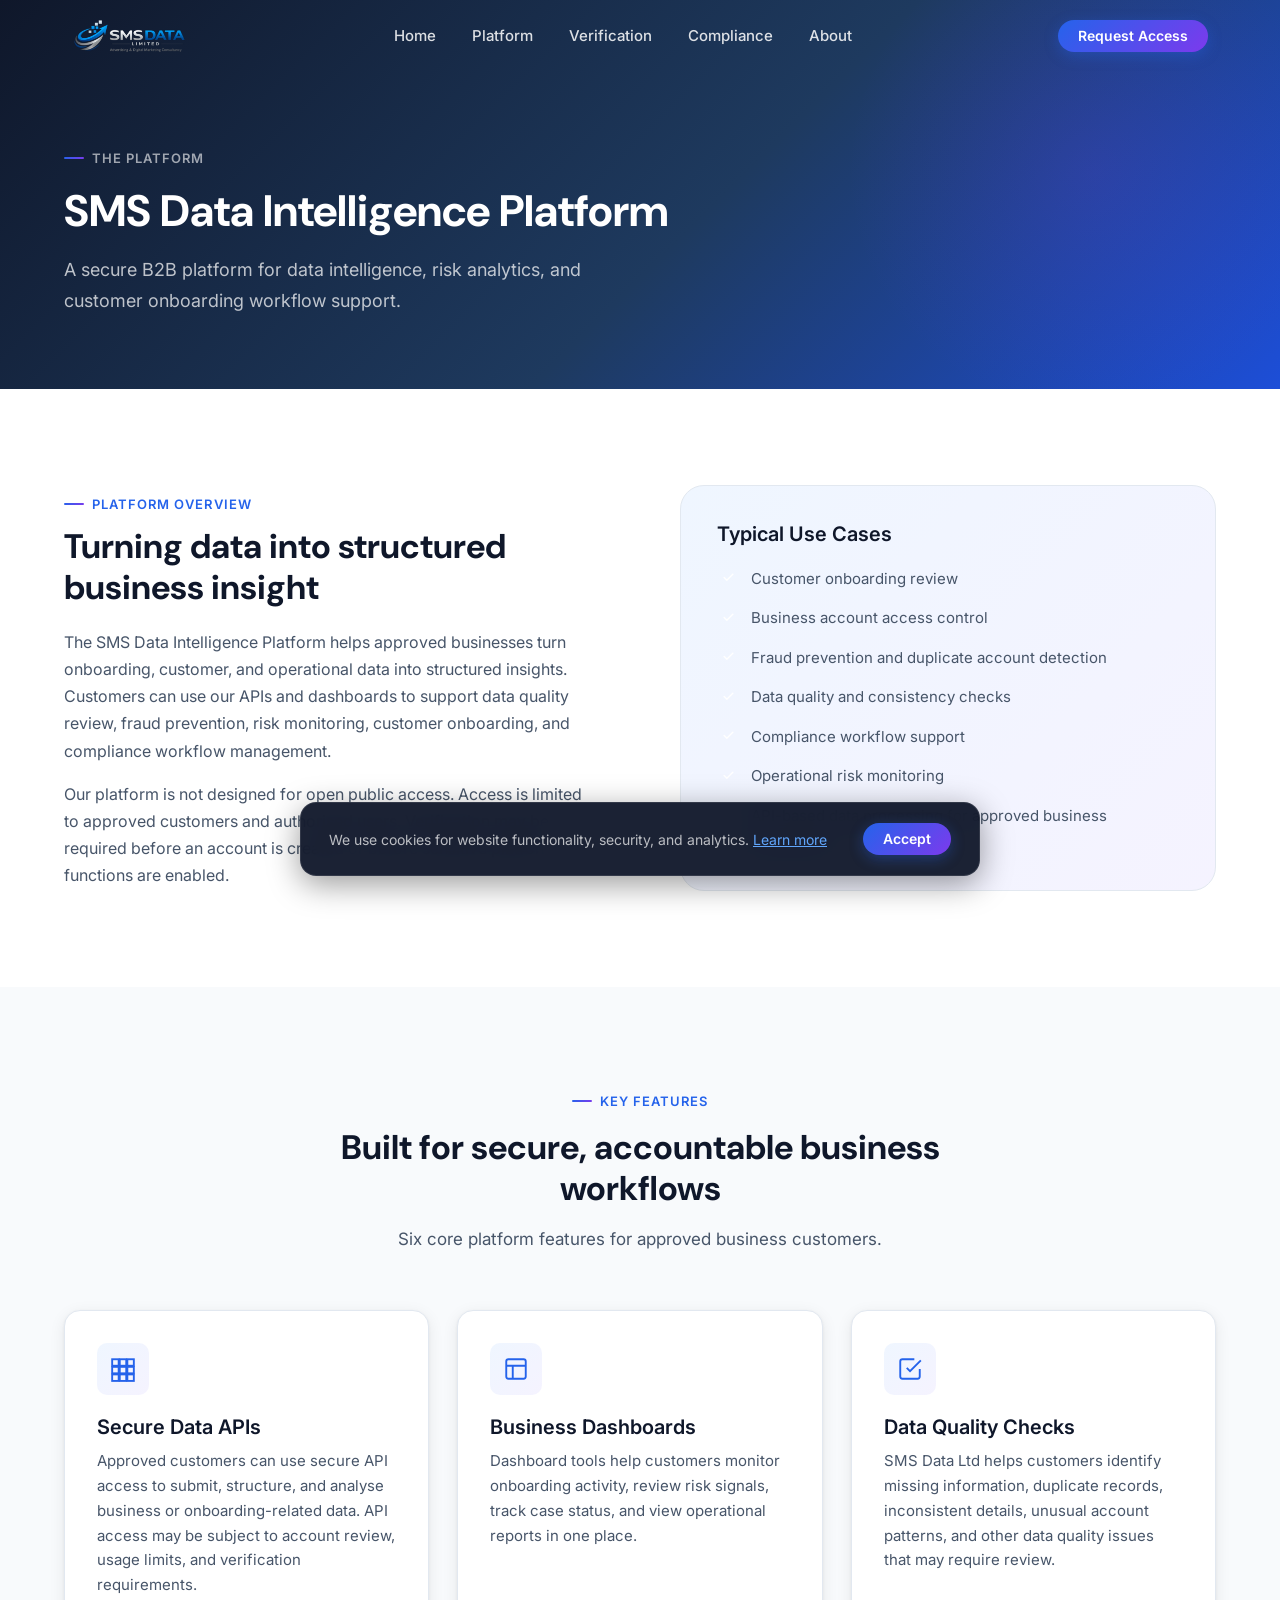
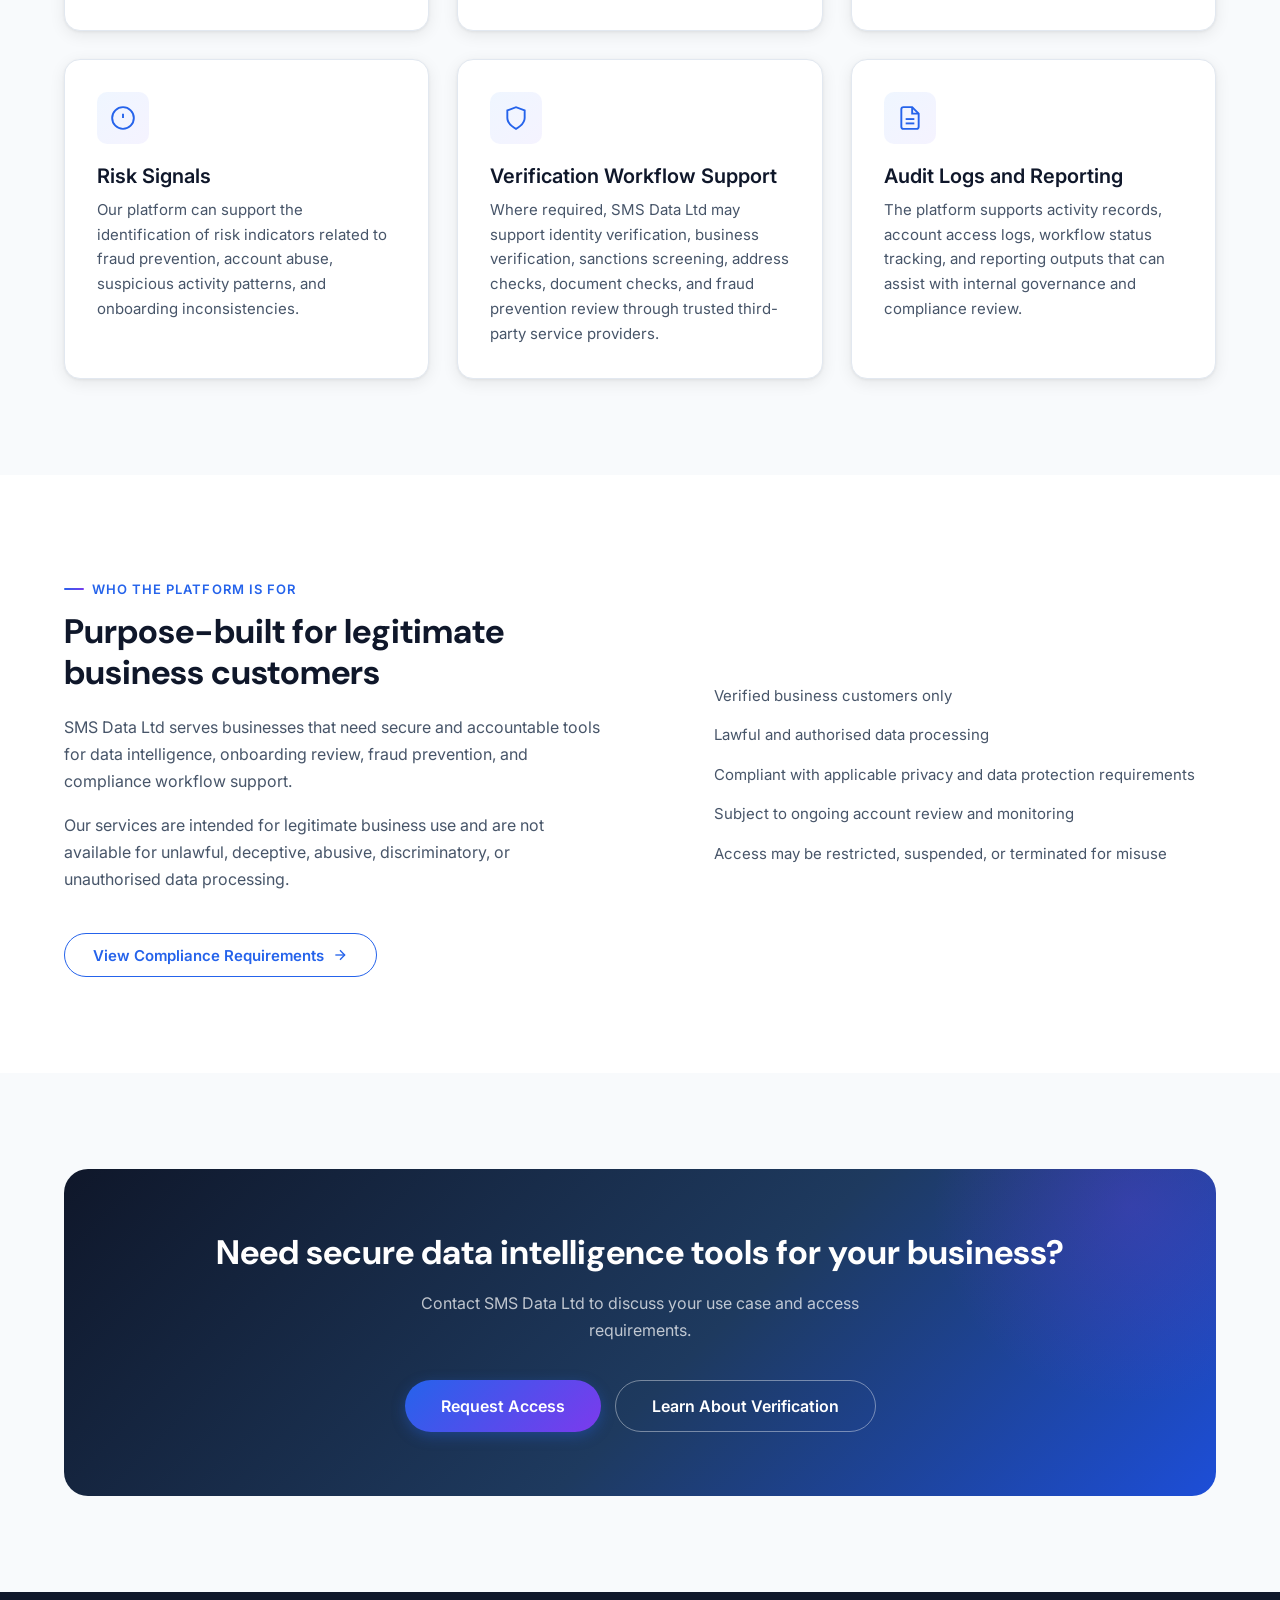
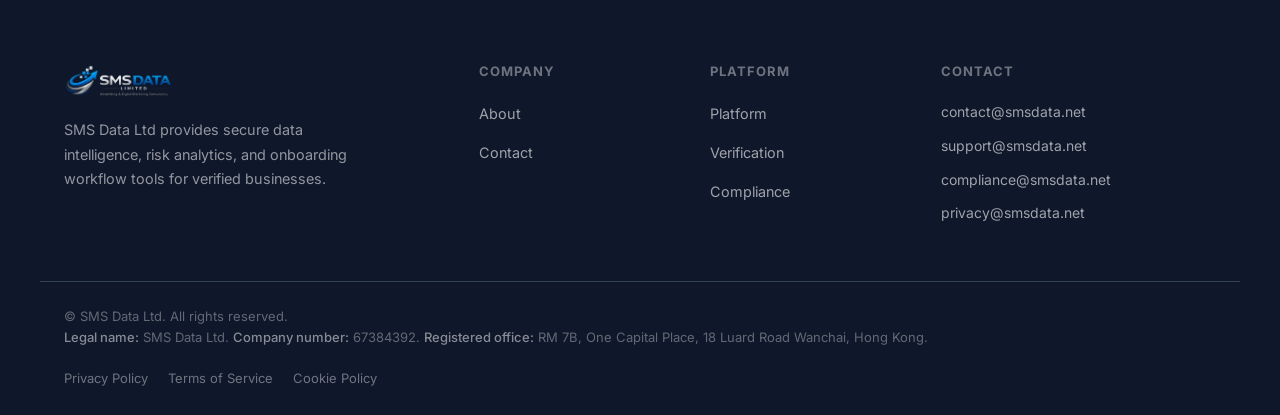
==== platform.html @ ec0addf4 "First commit" ====
<!DOCTYPE html>
<html lang="en">
<head>
  <meta charset="UTF-8">
  <meta name="viewport" content="width=device-width, initial-scale=1.0">
  <title>SMS Data Intelligence Platform | SMS Data Ltd</title>
  <meta name="description" content="Explore the SMS Data Intelligence Platform for secure APIs, risk analytics, data quality checks, onboarding workflows, and audit-ready reporting.">
  <link rel="canonical" href="https://smsdata.net/platform">
  <link rel="icon" type="image/png" href="assets/smsdata_logo.png">
  <link rel="stylesheet" href="css/style.css">
</head>
<body>

<nav class="site-nav" aria-label="Main navigation">
  <div class="nav-inner">
    <a href="index.html" class="nav-logo"><img src="assets/smsdata_logo.png" alt="SMS Data Ltd"></a>
    <div class="nav-links">
      <a href="index.html" class="nav-link">Home</a>
      <a href="platform.html" class="nav-link">Platform</a>
      <a href="verification.html" class="nav-link">Verification</a>
      <a href="compliance.html" class="nav-link">Compliance</a>
      <a href="about.html" class="nav-link">About</a>
    </div>
    <div class="nav-cta-wrap"><a href="contact.html" class="btn btn-primary btn-sm">Request Access</a></div>
    <button class="hamburger" aria-label="Open menu"><span></span><span></span><span></span></button>
  </div>
</nav>
<div class="mobile-menu">
  <a href="index.html" class="nav-link">Home</a>
  <a href="platform.html" class="nav-link">Platform</a>
  <a href="verification.html" class="nav-link">Verification</a>
  <a href="compliance.html" class="nav-link">Compliance</a>
  <a href="about.html" class="nav-link">About</a>
  <a href="contact.html" class="nav-link">Contact</a>
  <a href="contact.html" class="btn btn-primary" style="margin-top:16px;">Request Access</a>
</div>

<!-- HERO -->
<section class="page-hero">
  <div class="page-hero-inner">
    <span class="section-label" style="color:rgba(255,255,255,.6);">The Platform</span>
    <h1>SMS Data Intelligence Platform</h1>
    <p class="lead">A secure B2B platform for data intelligence, risk analytics, and customer onboarding workflow support.</p>
  </div>
</section>

<!-- OVERVIEW -->
<section class="section">
  <div class="container">
    <div class="intro-split">
      <div class="fade-up">
        <span class="section-label">Platform Overview</span>
        <h2>Turning data into structured business insight</h2>
        <p>The SMS Data Intelligence Platform helps approved businesses turn onboarding, customer, and operational data into structured insights. Customers can use our APIs and dashboards to support data quality review, fraud prevention, risk monitoring, customer onboarding, and compliance workflow management.</p>
        <p>Our platform is not designed for open public access. Access is limited to approved customers and authorised users. Verification may be required before an account is created or before sensitive platform functions are enabled.</p>
      </div>
      <div class="fade-up fade-up-delay-2">
        <div style="background:var(--gradient-card);border:1px solid var(--color-border);border-radius:var(--radius-xl);padding:36px;">
          <h3 style="margin-bottom:20px;">Typical Use Cases</h3>
          <ul class="check-list">
            <li>Customer onboarding review</li>
            <li>Business account access control</li>
            <li>Fraud prevention and duplicate account detection</li>
            <li>Data quality and consistency checks</li>
            <li>Compliance workflow support</li>
            <li>Operational risk monitoring</li>
            <li>API-based data processing for approved business customers</li>
          </ul>
        </div>
      </div>
    </div>
  </div>
</section>

<!-- KEY FEATURES -->
<section class="section section--subtle">
  <div class="container">
    <div class="section-header section-header--center fade-up">
      <span class="section-label">Key Features</span>
      <h2>Built for secure, accountable business workflows</h2>
      <p>Six core platform features for approved business customers.</p>
    </div>
    <div class="grid-3">
      <div class="card fade-up fade-up-delay-1">
        <div class="card-icon">
          <svg viewBox="0 0 24 24" fill="none" stroke="currentColor" stroke-width="1.75"><rect x="2" y="3" width="6" height="6"/><rect x="9" y="3" width="6" height="6"/><rect x="16" y="3" width="6" height="6"/><rect x="2" y="10" width="6" height="6"/><rect x="9" y="10" width="6" height="6"/><rect x="16" y="10" width="6" height="6"/><rect x="2" y="17" width="6" height="6"/><rect x="9" y="17" width="6" height="6"/><rect x="16" y="17" width="6" height="6"/></svg>
        </div>
        <h3>Secure Data APIs</h3>
        <p>Approved customers can use secure API access to submit, structure, and analyse business or onboarding-related data. API access may be subject to account review, usage limits, and verification requirements.</p>
      </div>
      <div class="card fade-up fade-up-delay-2">
        <div class="card-icon">
          <svg viewBox="0 0 24 24" fill="none" stroke="currentColor" stroke-width="1.75"><rect x="3" y="3" width="18" height="18" rx="2"/><path d="M3 9h18M9 21V9"/></svg>
        </div>
        <h3>Business Dashboards</h3>
        <p>Dashboard tools help customers monitor onboarding activity, review risk signals, track case status, and view operational reports in one place.</p>
      </div>
      <div class="card fade-up fade-up-delay-3">
        <div class="card-icon">
          <svg viewBox="0 0 24 24" fill="none" stroke="currentColor" stroke-width="1.75"><polyline points="9 11 12 14 22 4"/><path d="M21 12v7a2 2 0 0 1-2 2H5a2 2 0 0 1-2-2V5a2 2 0 0 1 2-2h11"/></svg>
        </div>
        <h3>Data Quality Checks</h3>
        <p>SMS Data Ltd helps customers identify missing information, duplicate records, inconsistent details, unusual account patterns, and other data quality issues that may require review.</p>
      </div>
      <div class="card fade-up fade-up-delay-4">
        <div class="card-icon">
          <svg viewBox="0 0 24 24" fill="none" stroke="currentColor" stroke-width="1.75"><circle cx="12" cy="12" r="10"/><line x1="12" y1="8" x2="12" y2="12"/><line x1="12" y1="16" x2="12.01" y2="16"/></svg>
        </div>
        <h3>Risk Signals</h3>
        <p>Our platform can support the identification of risk indicators related to fraud prevention, account abuse, suspicious activity patterns, and onboarding inconsistencies.</p>
      </div>
      <div class="card fade-up fade-up-delay-5">
        <div class="card-icon">
          <svg viewBox="0 0 24 24" fill="none" stroke="currentColor" stroke-width="1.75"><path d="M12 22s8-4 8-10V5l-8-3-8 3v7c0 6 8 10 8 10z"/></svg>
        </div>
        <h3>Verification Workflow Support</h3>
        <p>Where required, SMS Data Ltd may support identity verification, business verification, sanctions screening, address checks, document checks, and fraud prevention review through trusted third-party service providers.</p>
      </div>
      <div class="card fade-up fade-up-delay-6">
        <div class="card-icon">
          <svg viewBox="0 0 24 24" fill="none" stroke="currentColor" stroke-width="1.75"><path d="M14 2H6a2 2 0 0 0-2 2v16a2 2 0 0 0 2 2h12a2 2 0 0 0 2-2V8z"/><polyline points="14 2 14 8 20 8"/><line x1="16" y1="13" x2="8" y2="13"/><line x1="16" y1="17" x2="8" y2="17"/></svg>
        </div>
        <h3>Audit Logs and Reporting</h3>
        <p>The platform supports activity records, account access logs, workflow status tracking, and reporting outputs that can assist with internal governance and compliance review.</p>
      </div>
    </div>
  </div>
</section>

<!-- WHO IT'S FOR -->
<section class="section">
  <div class="container">
    <div class="intro-split">
      <div class="fade-up">
        <span class="section-label">Who the Platform Is For</span>
        <h2>Purpose-built for legitimate business customers</h2>
        <p>SMS Data Ltd serves businesses that need secure and accountable tools for data intelligence, onboarding review, fraud prevention, and compliance workflow support.</p>
        <p>Our services are intended for legitimate business use and are not available for unlawful, deceptive, abusive, discriminatory, or unauthorised data processing.</p>
        <a href="compliance.html" class="btn btn-outline" style="margin-top:24px;">
          View Compliance Requirements
          <svg viewBox="0 0 24 24" fill="none" stroke="currentColor" stroke-width="2"><line x1="5" y1="12" x2="19" y2="12"/><polyline points="12 5 19 12 12 19"/></svg>
        </a>
      </div>
      <div class="fade-up fade-up-delay-2">
        <ul class="check-list">
          <li>Verified business customers only</li>
          <li>Lawful and authorised data processing</li>
          <li>Compliant with applicable privacy and data protection requirements</li>
          <li>Subject to ongoing account review and monitoring</li>
          <li>Access may be restricted, suspended, or terminated for misuse</li>
        </ul>
      </div>
    </div>
  </div>
</section>

<!-- CTA -->
<section class="section section--subtle">
  <div class="container">
    <div class="cta-banner fade-up">
      <h2>Need secure data intelligence tools for your business?</h2>
      <p>Contact SMS Data Ltd to discuss your use case and access requirements.</p>
      <div class="btn-group">
        <a href="contact.html" class="btn btn-primary btn-lg">Request Access</a>
        <a href="verification.html" class="btn btn-ghost btn-lg">Learn About Verification</a>
      </div>
    </div>
  </div>
</section>

<!-- FOOTER -->
<footer class="site-footer">
  <div class="footer-inner">
    <div class="footer-brand">
      <img src="assets/smsdata_logo.png" alt="SMS Data Ltd">
      <p>SMS Data Ltd provides secure data intelligence, risk analytics, and onboarding workflow tools for verified businesses.</p>
    </div>
    <div class="footer-col">
      <h5>Company</h5>
      <ul><li><a href="about.html">About</a></li><li><a href="contact.html">Contact</a></li></ul>
    </div>
    <div class="footer-col">
      <h5>Platform</h5>
      <ul><li><a href="platform.html">Platform</a></li><li><a href="verification.html">Verification</a></li><li><a href="compliance.html">Compliance</a></li></ul>
    </div>
    <div class="footer-col footer-contact">
      <h5>Contact</h5>
      <ul>
        <li><a href="mailto:contact@smsdata.net">contact@smsdata.net</a></li>
        <li><a href="mailto:support@smsdata.net">support@smsdata.net</a></li>
        <li><a href="mailto:compliance@smsdata.net">compliance@smsdata.net</a></li>
        <li><a href="mailto:privacy@smsdata.net">privacy@smsdata.net</a></li>
      </ul>
    </div>
  </div>
  <div class="footer-bottom">
    <div style="display:flex;justify-content:space-between;align-items:flex-end;flex-wrap:wrap;gap:16px;">
      <p class="footer-legal">&copy; SMS Data Ltd. All rights reserved.<br><strong>Legal name:</strong> SMS Data Ltd. <strong>Company number:</strong> 67384392. <strong>Registered office:</strong> RM 7B, One Capital Place, 18 Luard Road Wanchai, Hong Kong.</p>
      <nav aria-label="Legal links"><ul style="display:flex;gap:20px;list-style:none;">
        <li><a href="privacy-policy.html" style="font-size:.8125rem;color:rgba(255,255,255,.4);">Privacy Policy</a></li>
        <li><a href="terms-of-service.html" style="font-size:.8125rem;color:rgba(255,255,255,.4);">Terms of Service</a></li>
        <li><a href="cookie-policy.html" style="font-size:.8125rem;color:rgba(255,255,255,.4);">Cookie Policy</a></li>
      </ul></nav>
    </div>
  </div>
</footer>
<div class="cookie-banner hidden" id="cookie-banner"><p>We use cookies for website functionality, security, and analytics. <a href="cookie-policy.html">Learn more</a></p><div class="cookie-actions"><button id="cookie-accept" class="btn btn-primary btn-sm">Accept</button></div></div>
<script src="js/main.js"></script>
</body>
</html>
---- css/style.css ----
/* ============================================================
   SMS Data Ltd — Premium Design System
   smsdata.net
   ============================================================ */

/* ---------- Google Fonts ---------- */
@import url('https://fonts.googleapis.com/css2?family=DM+Sans:wght@400;500;700&family=Inter:wght@300;400;500;600;700&display=swap');

/* ---------- Design Tokens ---------- */
:root {
  --color-bg:           #ffffff;
  --color-bg-subtle:    #f8fafc;
  --color-bg-dark:      #0f172a;
  --color-bg-dark-2:    #1e293b;
  --color-primary:      #2563eb;
  --color-primary-dark: #1d4ed8;
  --color-accent:       #7c3aed;
  --color-text-dark:    #0f172a;
  --color-text-body:    #475569;
  --color-text-muted:   #94a3b8;
  --color-border:       #e2e8f0;
  --color-border-dark:  #334155;
  --color-white:        #ffffff;

  --gradient-hero:    linear-gradient(135deg, #0f172a 0%, #1e3a5f 55%, #1d4ed8 100%);
  --gradient-accent:  linear-gradient(135deg, #2563eb 0%, #7c3aed 100%);
  --gradient-text:    linear-gradient(135deg, #60a5fa 0%, #a78bfa 100%);
  --gradient-card:    linear-gradient(135deg, #eff6ff 0%, #f5f3ff 100%);

  --shadow-sm:        0 1px 2px rgba(0,0,0,.05);
  --shadow-card:      0 1px 3px rgba(0,0,0,.06), 0 4px 16px rgba(0,0,0,.08);
  --shadow-card-hover:0 4px 6px rgba(0,0,0,.07), 0 12px 32px rgba(37,99,235,.18);
  --shadow-nav:       0 1px 0 rgba(0,0,0,.06), 0 4px 24px rgba(0,0,0,.08);
  --shadow-btn:       0 4px 14px rgba(37,99,235,.35);

  --radius-sm:  6px;
  --radius-md:  10px;
  --radius-lg:  16px;
  --radius-xl:  24px;
  --radius-pill:999px;

  --font-body:    'Inter', -apple-system, BlinkMacSystemFont, 'Segoe UI', sans-serif;
  --font-display: 'DM Sans', 'Inter', sans-serif;

  --transition: 200ms ease;
  --transition-slow: 400ms ease;

  --max-width: 1200px;
  --section-py: 96px;
  --section-py-sm: 56px;
}

/* ---------- Reset ---------- */
*, *::before, *::after { box-sizing: border-box; margin: 0; padding: 0; }
html { scroll-behavior: smooth; -webkit-text-size-adjust: 100%; }
body {
  font-family: var(--font-body);
  font-size: 1rem;
  line-height: 1.7;
  color: var(--color-text-body);
  background: var(--color-bg);
  -webkit-font-smoothing: antialiased;
}
img { max-width: 100%; height: auto; display: block; }
a { color: inherit; text-decoration: none; }
ul, ol { list-style: none; }
button { font-family: inherit; cursor: pointer; border: none; background: none; }
input, textarea, select { font-family: inherit; }
h1,h2,h3,h4,h5,h6 {
  font-family: var(--font-display);
  color: var(--color-text-dark);
  line-height: 1.2;
  font-weight: 700;
}

/* ---------- Typography Scale ---------- */
.display { font-size: clamp(2.5rem, 5vw, 3.75rem); font-weight: 700; line-height: 1.1; }
h1 { font-size: clamp(2rem, 4vw, 2.75rem); }
h2 { font-size: clamp(1.6rem, 3vw, 2.125rem); }
h3 { font-size: 1.25rem; font-weight: 600; font-family: var(--font-body); }
h4 { font-size: 1.05rem; font-weight: 600; }
.lead { font-size: 1.125rem; line-height: 1.75; }
.small { font-size: 0.875rem; }
.xs { font-size: 0.8125rem; }

/* ---------- Gradient Text ---------- */
.gradient-text {
  background: var(--gradient-text);
  -webkit-background-clip: text;
  -webkit-text-fill-color: transparent;
  background-clip: text;
}

/* ---------- Layout Utilities ---------- */
.container {
  max-width: var(--max-width);
  margin: 0 auto;
  padding: 0 24px;
}
.section { padding: var(--section-py) 0; }
.section--subtle { background: var(--color-bg-subtle); }
.section--dark {
  background: var(--color-bg-dark);
  color: var(--color-white);
}
.section--dark h1,
.section--dark h2,
.section--dark h3,
.section--dark h4 { color: var(--color-white); }

.section-label {
  display: inline-flex;
  align-items: center;
  gap: 8px;
  font-size: 0.8125rem;
  font-weight: 600;
  letter-spacing: .08em;
  text-transform: uppercase;
  color: var(--color-primary);
  margin-bottom: 16px;
}
.section-label::before {
  content: '';
  display: block;
  width: 20px;
  height: 2px;
  background: var(--gradient-accent);
  border-radius: 2px;
}
.section-header { max-width: 640px; margin-bottom: 56px; }
.section-header--center { text-align: center; margin-left: auto; margin-right: auto; }
.section-header p { margin-top: 16px; font-size: 1.0625rem; color: var(--color-text-body); }

/* ---------- Flex / Grid helpers ---------- */
.grid-2 { display: grid; grid-template-columns: repeat(2, 1fr); gap: 32px; }
.grid-3 { display: grid; grid-template-columns: repeat(3, 1fr); gap: 28px; }
.grid-4 { display: grid; grid-template-columns: repeat(4, 1fr); gap: 24px; }
.flex { display: flex; }
.flex-center { display: flex; align-items: center; justify-content: center; }
.gap-2 { gap: 8px; }
.gap-3 { gap: 12px; }
.gap-4 { gap: 16px; }

/* ---------- Buttons ---------- */
.btn {
  display: inline-flex;
  align-items: center;
  gap: 8px;
  padding: 13px 28px;
  border-radius: var(--radius-pill);
  font-size: 0.9375rem;
  font-weight: 600;
  transition: all var(--transition);
  white-space: nowrap;
  text-decoration: none;
  line-height: 1;
}
.btn-primary {
  background: var(--gradient-accent);
  color: #fff;
  box-shadow: var(--shadow-btn);
}
.btn-primary:hover {
  transform: translateY(-2px);
  box-shadow: 0 8px 24px rgba(37,99,235,.4);
}
.btn-ghost {
  background: transparent;
  color: #fff;
  border: 1.5px solid rgba(255,255,255,.4);
}
.btn-ghost:hover {
  background: rgba(255,255,255,.1);
  border-color: rgba(255,255,255,.7);
}
.btn-outline {
  background: transparent;
  color: var(--color-primary);
  border: 1.5px solid var(--color-primary);
}
.btn-outline:hover {
  background: var(--color-primary);
  color: #fff;
  box-shadow: var(--shadow-btn);
}
.btn-sm { padding: 9px 20px; font-size: 0.875rem; }
.btn-lg { padding: 17px 36px; font-size: 1rem; }
.btn svg { width: 16px; height: 16px; flex-shrink: 0; }

/* ---------- Navigation ---------- */
.site-nav {
  position: fixed;
  top: 0; left: 0; right: 0;
  z-index: 1000;
  transition: background var(--transition-slow), box-shadow var(--transition-slow);
}
.site-nav.nav--scrolled {
  background: rgba(255,255,255,.92);
  backdrop-filter: blur(16px);
  -webkit-backdrop-filter: blur(16px);
  box-shadow: var(--shadow-nav);
}
.site-nav.nav--scrolled .nav-link { color: var(--color-text-dark); }
.site-nav.nav--scrolled .nav-link:hover { color: var(--color-primary); }
.site-nav.nav--scrolled .nav-logo-text { color: var(--color-text-dark); }

.nav-inner {
  display: flex;
  align-items: center;
  justify-content: space-between;
  height: 72px;
  padding: 0 32px;
  max-width: var(--max-width);
  margin: 0 auto;
}
.nav-logo {
  display: flex;
  align-items: center;
  gap: 10px;
  text-decoration: none;
  flex-shrink: 0;
}
.nav-logo img { height: 36px; width: auto; }
.nav-links {
  display: flex;
  align-items: center;
  gap: 36px;
}
.nav-link {
  font-size: 0.9375rem;
  font-weight: 500;
  color: rgba(255,255,255,.85);
  transition: color var(--transition);
  text-decoration: none;
  position: relative;
}
.nav-link::after {
  content: '';
  position: absolute;
  bottom: -3px; left: 0; right: 0;
  height: 2px;
  background: var(--gradient-accent);
  border-radius: 2px;
  transform: scaleX(0);
  transition: transform var(--transition);
  transform-origin: left;
}
.nav-link:hover::after,
.nav-link.active::after { transform: scaleX(1); }
.nav-link:hover { color: #fff; }
.site-nav.nav--scrolled .nav-link:hover::after { transform: scaleX(1); }

.nav-cta-wrap { display: flex; align-items: center; gap: 12px; }

.hamburger {
  display: none;
  flex-direction: column;
  justify-content: center;
  gap: 5px;
  width: 36px;
  height: 36px;
  padding: 4px;
  background: none;
  border: none;
  cursor: pointer;
  z-index: 1100;
}
.hamburger span {
  display: block;
  height: 2px;
  background: #fff;
  border-radius: 2px;
  transition: all var(--transition);
}
.site-nav.nav--scrolled .hamburger span { background: var(--color-text-dark); }
.hamburger.open span:nth-child(1) { transform: translateY(7px) rotate(45deg); }
.hamburger.open span:nth-child(2) { opacity: 0; transform: scaleX(0); }
.hamburger.open span:nth-child(3) { transform: translateY(-7px) rotate(-45deg); }

.mobile-menu {
  display: none;
  position: fixed;
  inset: 0;
  z-index: 999;
  background: var(--color-bg-dark);
  flex-direction: column;
  align-items: center;
  justify-content: center;
  gap: 12px;
  padding: 80px 32px 48px;
}
.mobile-menu.open { display: flex; }
.mobile-menu .nav-link {
  font-size: 1.5rem;
  color: #fff;
  font-weight: 600;
  padding: 12px 0;
}
.mobile-menu .nav-link::after { display: none; }

/* ---------- Hero ---------- */
.hero {
  background: var(--gradient-hero);
  padding: 160px 0 96px;
  position: relative;
  overflow: hidden;
}
.hero::before {
  content: '';
  position: absolute;
  top: -30%;
  right: -10%;
  width: 700px;
  height: 700px;
  background: radial-gradient(circle, rgba(124,58,237,.18) 0%, transparent 70%);
  animation: blob1 12s ease-in-out infinite alternate;
  pointer-events: none;
}
.hero::after {
  content: '';
  position: absolute;
  bottom: -20%;
  left: -5%;
  width: 500px;
  height: 500px;
  background: radial-gradient(circle, rgba(37,99,235,.2) 0%, transparent 70%);
  animation: blob2 15s ease-in-out infinite alternate;
  pointer-events: none;
}
@keyframes blob1 {
  from { transform: translate(0,0) scale(1); }
  to   { transform: translate(-40px, 40px) scale(1.1); }
}
@keyframes blob2 {
  from { transform: translate(0,0) scale(1); }
  to   { transform: translate(30px,-30px) scale(1.08); }
}
.hero-inner {
  position: relative;
  z-index: 1;
  max-width: var(--max-width);
  margin: 0 auto;
  padding: 0 24px;
}
.hero-badge {
  display: inline-flex;
  align-items: center;
  gap: 8px;
  background: rgba(255,255,255,.1);
  border: 1px solid rgba(255,255,255,.18);
  border-radius: var(--radius-pill);
  padding: 6px 16px;
  font-size: 0.8125rem;
  font-weight: 600;
  color: rgba(255,255,255,.9);
  letter-spacing: .04em;
  margin-bottom: 28px;
}
.hero-badge-dot {
  width: 7px; height: 7px;
  background: #4ade80;
  border-radius: 50%;
  box-shadow: 0 0 0 3px rgba(74,222,128,.25);
  animation: pulse-dot 2s infinite;
}
@keyframes pulse-dot {
  0%,100% { box-shadow: 0 0 0 3px rgba(74,222,128,.25); }
  50%      { box-shadow: 0 0 0 6px rgba(74,222,128,.1); }
}
.hero h1 { color: #fff; max-width: 760px; margin-bottom: 24px; }
.hero .lead { color: rgba(255,255,255,.75); max-width: 580px; margin-bottom: 40px; }
.hero-actions { display: flex; gap: 16px; flex-wrap: wrap; }

/* Trust strip */
.trust-strip {
  margin-top: 80px;
  padding-top: 40px;
  border-top: 1px solid rgba(255,255,255,.1);
  display: grid;
  grid-template-columns: repeat(3, 1fr);
  gap: 0;
}
.trust-item {
  display: flex;
  align-items: flex-start;
  gap: 14px;
  padding: 0 24px 0 0;
}
.trust-item + .trust-item {
  border-left: 1px solid rgba(255,255,255,.1);
  padding-left: 24px;
}
.trust-icon {
  width: 40px; height: 40px;
  border-radius: var(--radius-md);
  background: rgba(255,255,255,.1);
  display: flex;
  align-items: center;
  justify-content: center;
  flex-shrink: 0;
}
.trust-icon svg { width: 20px; height: 20px; color: #93c5fd; }
.trust-item h4 { color: #fff; font-size: 0.9375rem; margin-bottom: 4px; }
.trust-item p { color: rgba(255,255,255,.55); font-size: 0.8125rem; line-height: 1.5; }

/* ---------- Feature Cards ---------- */
.card {
  background: var(--color-bg);
  border: 1px solid var(--color-border);
  border-radius: var(--radius-lg);
  padding: 32px;
  box-shadow: var(--shadow-card);
  transition: transform var(--transition), box-shadow var(--transition), border-color var(--transition);
}
.card:hover {
  transform: translateY(-4px);
  box-shadow: var(--shadow-card-hover);
  border-color: rgba(37,99,235,.2);
}
.card-icon {
  width: 52px; height: 52px;
  border-radius: var(--radius-md);
  background: var(--gradient-card);
  display: flex;
  align-items: center;
  justify-content: center;
  margin-bottom: 20px;
  flex-shrink: 0;
}
.card-icon svg { width: 26px; height: 26px; color: var(--color-primary); }
.card h3 { margin-bottom: 10px; }
.card p { color: var(--color-text-body); font-size: 0.9375rem; line-height: 1.65; }

/* ---------- Check List ---------- */
.check-list { display: flex; flex-direction: column; gap: 14px; }
.check-list li {
  display: flex;
  align-items: flex-start;
  gap: 12px;
  font-size: 0.9375rem;
  color: var(--color-text-body);
}
.check-list li::before {
  content: '';
  flex-shrink: 0;
  width: 22px; height: 22px;
  margin-top: 1px;
  background: var(--gradient-accent);
  border-radius: 50%;
  background-image: url("data:image/svg+xml,%3Csvg xmlns='http://www.w3.org/2000/svg' viewBox='0 0 24 24' fill='none' stroke='white' stroke-width='2.5' stroke-linecap='round' stroke-linejoin='round'%3E%3Cpolyline points='20 6 9 17 4 12'/%3E%3C/svg%3E");
  background-size: 13px;
  background-repeat: no-repeat;
  background-position: center;
}

/* Numbered list for legal */
.numbered-list { display: flex; flex-direction: column; gap: 10px; counter-reset: item; }
.numbered-list li {
  display: flex;
  gap: 14px;
  font-size: 0.9375rem;
  color: var(--color-text-body);
  counter-increment: item;
}
.numbered-list li::before {
  content: counter(item);
  flex-shrink: 0;
  width: 26px; height: 26px;
  border-radius: 50%;
  background: var(--gradient-accent);
  color: #fff;
  font-size: 0.75rem;
  font-weight: 700;
  display: flex;
  align-items: center;
  justify-content: center;
  margin-top: 1px;
}

/* ---------- Contact cards ---------- */
.contact-card {
  display: flex;
  align-items: center;
  gap: 16px;
  padding: 24px 28px;
  background: var(--color-bg);
  border: 1px solid var(--color-border);
  border-radius: var(--radius-lg);
  box-shadow: var(--shadow-card);
  transition: transform var(--transition), box-shadow var(--transition);
  text-decoration: none;
  color: inherit;
}
.contact-card:hover {
  transform: translateY(-3px);
  box-shadow: var(--shadow-card-hover);
}
.contact-card-icon {
  width: 46px; height: 46px;
  border-radius: var(--radius-md);
  background: var(--gradient-card);
  display: flex;
  align-items: center;
  justify-content: center;
  flex-shrink: 0;
}
.contact-card-icon svg { width: 22px; height: 22px; color: var(--color-primary); }
.contact-card-label { font-size: 0.8125rem; color: var(--color-text-muted); font-weight: 500; margin-bottom: 2px; }
.contact-card-value { font-size: 0.9375rem; font-weight: 600; color: var(--color-text-dark); }

/* ---------- Contact Form ---------- */
.form-card {
  background: var(--color-bg);
  border: 1px solid var(--color-border);
  border-radius: var(--radius-xl);
  padding: 48px;
  box-shadow: var(--shadow-card);
}
.form-group { margin-bottom: 24px; }
.form-row { display: grid; grid-template-columns: 1fr 1fr; gap: 20px; }
.form-label {
  display: block;
  font-size: 0.875rem;
  font-weight: 600;
  color: var(--color-text-dark);
  margin-bottom: 8px;
}
.form-label span { color: var(--color-primary); }
.form-input,
.form-select,
.form-textarea {
  width: 100%;
  padding: 12px 16px;
  border: 1.5px solid var(--color-border);
  border-radius: var(--radius-md);
  font-size: 0.9375rem;
  color: var(--color-text-dark);
  background: var(--color-bg);
  transition: border-color var(--transition), box-shadow var(--transition);
  outline: none;
  -webkit-appearance: none;
}
.form-input::placeholder,
.form-textarea::placeholder { color: var(--color-text-muted); }
.form-input:focus,
.form-select:focus,
.form-textarea:focus {
  border-color: var(--color-primary);
  box-shadow: 0 0 0 3px rgba(37,99,235,.12);
}
.form-input.error,
.form-select.error,
.form-textarea.error { border-color: #ef4444; }
.form-error {
  display: none;
  font-size: 0.8125rem;
  color: #ef4444;
  margin-top: 5px;
  font-weight: 500;
}
.form-error.show { display: block; }
.form-select { background-image: url("data:image/svg+xml,%3Csvg xmlns='http://www.w3.org/2000/svg' width='16' height='16' viewBox='0 0 24 24' fill='none' stroke='%2394a3b8' stroke-width='2'%3E%3Cpolyline points='6 9 12 15 18 9'/%3E%3C/svg%3E"); background-repeat: no-repeat; background-position: right 14px center; padding-right: 42px; cursor: pointer; }
.form-textarea { min-height: 130px; resize: vertical; }
.form-submit { margin-top: 8px; }
.form-note {
  margin-top: 20px;
  padding: 16px 20px;
  background: var(--color-bg-subtle);
  border-left: 3px solid var(--color-primary);
  border-radius: 0 var(--radius-sm) var(--radius-sm) 0;
  font-size: 0.875rem;
  color: var(--color-text-body);
  line-height: 1.6;
}
.form-success {
  display: none;
  text-align: center;
  padding: 48px 32px;
}
.form-success.show { display: block; }
.form-success-icon {
  width: 64px; height: 64px;
  border-radius: 50%;
  background: linear-gradient(135deg, #dcfce7, #d1fae5);
  display: flex;
  align-items: center;
  justify-content: center;
  margin: 0 auto 20px;
}
.form-success-icon svg { width: 32px; height: 32px; color: #16a34a; }
.form-success h3 { margin-bottom: 10px; }
.form-success p { color: var(--color-text-body); }

/* ---------- Company Details Table ---------- */
.details-table { width: 100%; border-collapse: collapse; }
.details-table tr { border-bottom: 1px solid var(--color-border); }
.details-table tr:last-child { border-bottom: none; }
.details-table th {
  text-align: left;
  padding: 16px 20px 16px 0;
  font-size: 0.875rem;
  font-weight: 600;
  color: var(--color-text-dark);
  white-space: nowrap;
  width: 200px;
}
.details-table td {
  padding: 16px 20px 16px 0;
  font-size: 0.9375rem;
  color: var(--color-text-body);
}

/* ---------- CTA Banner ---------- */
.cta-banner {
  background: var(--gradient-hero);
  border-radius: var(--radius-xl);
  padding: 64px 56px;
  text-align: center;
  position: relative;
  overflow: hidden;
}
.cta-banner::before {
  content: '';
  position: absolute;
  top: -50%; right: -10%;
  width: 400px; height: 400px;
  background: radial-gradient(circle, rgba(124,58,237,.25) 0%, transparent 70%);
  pointer-events: none;
}
.cta-banner h2 { color: #fff; margin-bottom: 16px; position: relative; z-index: 1; }
.cta-banner p { color: rgba(255,255,255,.72); max-width: 520px; margin: 0 auto 36px; position: relative; z-index: 1; }
.cta-banner .btn-group { display: flex; gap: 14px; justify-content: center; flex-wrap: wrap; position: relative; z-index: 1; }

/* ---------- Principle items ---------- */
.principle-item {
  padding: 28px 0;
  border-bottom: 1px solid var(--color-border);
}
.principle-item:first-child { padding-top: 0; }
.principle-item:last-child { border-bottom: none; padding-bottom: 0; }
.principle-item h3 { margin-bottom: 8px; }
.principle-item p { font-size: 0.9375rem; }

/* ---------- Prohibited list ---------- */
.prohibited-list { display: flex; flex-direction: column; gap: 12px; }
.prohibited-list li {
  display: flex;
  align-items: flex-start;
  gap: 12px;
  font-size: 0.9375rem;
  color: var(--color-text-body);
}
.prohibited-list li::before {
  content: '';
  flex-shrink: 0;
  width: 22px; height: 22px;
  margin-top: 1px;
  background: #fee2e2;
  border-radius: 50%;
  background-image: url("data:image/svg+xml,%3Csvg xmlns='http://www.w3.org/2000/svg' viewBox='0 0 24 24' fill='none' stroke='%23ef4444' stroke-width='2.5' stroke-linecap='round' stroke-linejoin='round'%3E%3Cline x1='18' y1='6' x2='6' y2='18'/%3E%3Cline x1='6' y1='6' x2='18' y2='18'/%3E%3C/svg%3E");
  background-size: 13px;
  background-repeat: no-repeat;
  background-position: center;
}

/* ---------- Stats row ---------- */
.stats-grid {
  display: grid;
  grid-template-columns: repeat(3, 1fr);
  gap: 0;
  border: 1px solid var(--color-border);
  border-radius: var(--radius-lg);
  overflow: hidden;
}
.stat-item {
  padding: 36px 32px;
  border-right: 1px solid var(--color-border);
  text-align: center;
}
.stat-item:last-child { border-right: none; }
.stat-number {
  font-family: var(--font-display);
  font-size: 2.25rem;
  font-weight: 700;
  background: var(--gradient-accent);
  -webkit-background-clip: text;
  -webkit-text-fill-color: transparent;
  background-clip: text;
  line-height: 1;
  margin-bottom: 8px;
}
.stat-label { font-size: 0.875rem; color: var(--color-text-muted); font-weight: 500; }

/* ---------- Legal Pages ---------- */
.legal-layout {
  display: grid;
  grid-template-columns: 260px 1fr;
  gap: 64px;
  align-items: start;
}
.legal-toc {
  position: sticky;
  top: 100px;
  background: var(--color-bg-subtle);
  border: 1px solid var(--color-border);
  border-radius: var(--radius-lg);
  padding: 28px;
}
.legal-toc h4 { font-size: 0.8125rem; font-weight: 700; letter-spacing: .08em; text-transform: uppercase; color: var(--color-text-muted); margin-bottom: 16px; }
.legal-toc ol { display: flex; flex-direction: column; gap: 4px; list-style: none; }
.legal-toc ol li a {
  display: block;
  font-size: 0.875rem;
  padding: 6px 10px;
  border-radius: var(--radius-sm);
  color: var(--color-text-body);
  transition: background var(--transition), color var(--transition);
  text-decoration: none;
  line-height: 1.4;
}
.legal-toc ol li a:hover { background: var(--color-border); color: var(--color-primary); }
.legal-toc ol li a.active { background: rgba(37,99,235,.08); color: var(--color-primary); font-weight: 600; }
.legal-effective {
  display: inline-flex;
  align-items: center;
  gap: 8px;
  background: var(--gradient-card);
  border: 1px solid rgba(37,99,235,.15);
  border-radius: var(--radius-pill);
  padding: 6px 16px;
  font-size: 0.8125rem;
  font-weight: 600;
  color: var(--color-primary);
  margin-bottom: 32px;
}
.legal-content h2 {
  font-size: 1.3125rem;
  margin-top: 48px;
  margin-bottom: 16px;
  padding-top: 32px;
  border-top: 1px solid var(--color-border);
  scroll-margin-top: 100px;
}
.legal-content h2:first-of-type { margin-top: 0; border-top: none; padding-top: 0; }
.legal-content p { margin-bottom: 16px; font-size: 0.9375rem; line-height: 1.8; }
.legal-content p:last-child { margin-bottom: 0; }
.legal-content ul, .legal-content ol {
  margin: 16px 0;
  padding-left: 0;
  display: flex;
  flex-direction: column;
  gap: 10px;
}
.legal-content ul li, .legal-content ol li {
  padding-left: 24px;
  position: relative;
  font-size: 0.9375rem;
  color: var(--color-text-body);
  line-height: 1.7;
}
.legal-content ul li::before {
  content: '–';
  position: absolute;
  left: 0;
  color: var(--color-primary);
  font-weight: 700;
}
.legal-content ol { counter-reset: ol-counter; }
.legal-content ol li { counter-increment: ol-counter; }
.legal-content ol li::before {
  content: counter(ol-counter) '.';
  position: absolute;
  left: 0;
  color: var(--color-primary);
  font-weight: 700;
  font-size: 0.875rem;
}

/* ---------- Footer ---------- */
.site-footer {
  background: var(--color-bg-dark);
  color: rgba(255,255,255,.7);
  padding: 72px 0 0;
}
.footer-inner {
  display: grid;
  grid-template-columns: 2fr 1fr 1fr 1.5fr;
  gap: 48px;
  max-width: var(--max-width);
  margin: 0 auto;
  padding: 0 24px 56px;
}
.footer-brand {}
.footer-brand img { height: 34px; width: auto; margin-bottom: 20px; }
.footer-brand p {
  font-size: 0.9rem;
  line-height: 1.7;
  color: rgba(255,255,255,.55);
  max-width: 300px;
}
.footer-col h5 {
  font-size: 0.8125rem;
  font-weight: 700;
  letter-spacing: .08em;
  text-transform: uppercase;
  color: rgba(255,255,255,.4);
  margin-bottom: 20px;
  font-family: var(--font-body);
}
.footer-col ul { display: flex; flex-direction: column; gap: 12px; }
.footer-col ul a {
  font-size: 0.9rem;
  color: rgba(255,255,255,.6);
  transition: color var(--transition);
  text-decoration: none;
}
.footer-col ul a:hover { color: #fff; }
.footer-col.footer-contact ul { gap: 10px; }
.footer-col.footer-contact ul li {
  display: flex;
  align-items: center;
  gap: 8px;
  font-size: 0.875rem;
  color: rgba(255,255,255,.55);
}
.footer-col.footer-contact ul a { font-size: 0.875rem; }
.footer-bottom {
  border-top: 1px solid var(--color-border-dark);
  padding: 24px;
  max-width: var(--max-width);
  margin: 0 auto;
}
.footer-legal {
  font-size: 0.8125rem;
  color: rgba(255,255,255,.35);
  line-height: 1.6;
}
.footer-legal strong { color: rgba(255,255,255,.5); font-weight: 500; }

/* ---------- Cookie Banner ---------- */
.cookie-banner {
  position: fixed;
  bottom: 24px;
  left: 50%;
  transform: translateX(-50%);
  z-index: 2000;
  background: rgba(15,23,42,.95);
  backdrop-filter: blur(12px);
  border: 1px solid rgba(255,255,255,.1);
  border-radius: var(--radius-lg);
  padding: 20px 28px;
  display: flex;
  align-items: center;
  gap: 24px;
  max-width: 680px;
  width: calc(100% - 48px);
  box-shadow: 0 8px 32px rgba(0,0,0,.4);
}
.cookie-banner p {
  font-size: 0.875rem;
  color: rgba(255,255,255,.7);
  line-height: 1.5;
  flex: 1;
}
.cookie-banner a { color: #60a5fa; text-decoration: underline; }
.cookie-actions { display: flex; gap: 10px; flex-shrink: 0; }
.cookie-banner.hidden { display: none; }

/* ---------- 404 ---------- */
.page-404 {
  min-height: 100vh;
  background: var(--gradient-hero);
  display: flex;
  align-items: center;
  justify-content: center;
  text-align: center;
  position: relative;
  overflow: hidden;
}
.page-404::before {
  content: '';
  position: absolute;
  top: 50%; left: 50%;
  transform: translate(-50%,-50%);
  width: 600px; height: 600px;
  background: radial-gradient(circle, rgba(124,58,237,.2) 0%, transparent 70%);
}
.page-404-inner { position: relative; z-index: 1; padding: 24px; }
.page-404-number {
  font-family: var(--font-display);
  font-size: clamp(7rem, 20vw, 12rem);
  font-weight: 700;
  line-height: 1;
  background: var(--gradient-text);
  -webkit-background-clip: text;
  -webkit-text-fill-color: transparent;
  background-clip: text;
  margin-bottom: 16px;
}
.page-404 h1 { color: #fff; margin-bottom: 16px; }
.page-404 p { color: rgba(255,255,255,.65); max-width: 400px; margin: 0 auto 36px; }

/* ---------- Scroll Fade Animations ---------- */
.fade-up {
  opacity: 0;
  transform: translateY(24px);
  transition: opacity 0.55s ease, transform 0.55s ease;
}
.fade-up.visible {
  opacity: 1;
  transform: none;
}
.fade-up-delay-1 { transition-delay: 80ms; }
.fade-up-delay-2 { transition-delay: 160ms; }
.fade-up-delay-3 { transition-delay: 240ms; }
.fade-up-delay-4 { transition-delay: 320ms; }
.fade-up-delay-5 { transition-delay: 400ms; }
.fade-up-delay-6 { transition-delay: 480ms; }

/* ---------- Intro split layout ---------- */
.intro-split {
  display: grid;
  grid-template-columns: 1fr 1fr;
  gap: 80px;
  align-items: center;
}
.intro-split .section-label { margin-bottom: 12px; }
.intro-split h2 { margin-bottom: 20px; }
.intro-split p { margin-bottom: 16px; }
.intro-split p:last-child { margin-bottom: 0; }

/* ---------- Verification checklist steps ---------- */
.steps-grid { display: flex; flex-direction: column; gap: 0; }
.step-item {
  display: flex;
  gap: 20px;
  padding: 28px 0;
  border-bottom: 1px solid var(--color-border);
}
.step-item:last-child { border-bottom: none; }
.step-num {
  flex-shrink: 0;
  width: 40px; height: 40px;
  border-radius: var(--radius-md);
  background: var(--gradient-accent);
  color: #fff;
  font-size: 0.875rem;
  font-weight: 700;
  display: flex;
  align-items: center;
  justify-content: center;
}
.step-item h3 { margin-bottom: 6px; }
.step-item p { font-size: 0.9375rem; }

/* ---------- Use cases list ---------- */
.use-cases-grid {
  display: grid;
  grid-template-columns: repeat(2, 1fr);
  gap: 14px;
}
.use-case-item {
  display: flex;
  align-items: center;
  gap: 12px;
  padding: 18px 20px;
  background: var(--color-bg);
  border: 1px solid var(--color-border);
  border-radius: var(--radius-md);
  font-size: 0.9375rem;
  font-weight: 500;
  color: var(--color-text-dark);
  transition: border-color var(--transition), box-shadow var(--transition);
}
.use-case-item:hover {
  border-color: rgba(37,99,235,.3);
  box-shadow: 0 2px 12px rgba(37,99,235,.1);
}
.use-case-item svg { width: 18px; height: 18px; color: var(--color-primary); flex-shrink: 0; }

/* ---------- Page hero (inner pages) ---------- */
.page-hero {
  background: var(--gradient-hero);
  padding: 140px 0 72px;
  position: relative;
  overflow: hidden;
}
.page-hero::before {
  content: '';
  position: absolute;
  top: -20%; right: -5%;
  width: 500px; height: 500px;
  background: radial-gradient(circle, rgba(124,58,237,.15) 0%, transparent 70%);
  pointer-events: none;
}
.page-hero-inner {
  position: relative; z-index: 1;
  max-width: var(--max-width);
  margin: 0 auto;
  padding: 0 24px;
}
.page-hero h1 { color: #fff; margin-bottom: 16px; }
.page-hero .lead { color: rgba(255,255,255,.72); max-width: 600px; }

/* ---------- Alert / Notice box ---------- */
.notice-box {
  display: flex;
  gap: 16px;
  padding: 24px 28px;
  background: linear-gradient(135deg, rgba(37,99,235,.06), rgba(124,58,237,.05));
  border: 1px solid rgba(37,99,235,.18);
  border-radius: var(--radius-lg);
}
.notice-box-icon { flex-shrink: 0; margin-top: 2px; }
.notice-box-icon svg { width: 22px; height: 22px; color: var(--color-primary); }
.notice-box h4 { margin-bottom: 6px; font-size: 1rem; }
.notice-box p { font-size: 0.9375rem; color: var(--color-text-body); }

/* ============================================================
   RESPONSIVE
   ============================================================ */
@media (max-width: 1024px) {
  :root { --section-py: 72px; }
  .grid-4 { grid-template-columns: repeat(2, 1fr); }
  .footer-inner { grid-template-columns: 1fr 1fr; gap: 40px; }
  .legal-layout { grid-template-columns: 1fr; gap: 40px; }
  .legal-toc { position: static; }
  .trust-strip { gap: 24px; }
}

@media (max-width: 768px) {
  :root { --section-py: 56px; }
  .nav-links, .nav-cta-wrap { display: none; }
  .hamburger { display: flex; }
  .grid-2, .grid-3 { grid-template-columns: 1fr; }
  .grid-4 { grid-template-columns: 1fr; }
  .intro-split { grid-template-columns: 1fr; gap: 40px; }
  .trust-strip { grid-template-columns: 1fr; gap: 20px; }
  .trust-item + .trust-item { border-left: none; border-top: 1px solid rgba(255,255,255,.1); padding-left: 0; padding-top: 20px; }
  .form-row { grid-template-columns: 1fr; }
  .form-card { padding: 28px 20px; }
  .stats-grid { grid-template-columns: 1fr; }
  .stat-item { border-right: none; border-bottom: 1px solid var(--color-border); }
  .stat-item:last-child { border-bottom: none; }
  .cta-banner { padding: 40px 28px; }
  .footer-inner { grid-template-columns: 1fr; gap: 32px; }
  .hero { padding: 130px 0 64px; }
  .page-hero { padding: 120px 0 56px; }
  .cookie-banner { flex-direction: column; gap: 16px; align-items: flex-start; }
  .use-cases-grid { grid-template-columns: 1fr; }
}

@media (max-width: 480px) {
  .btn-lg { padding: 14px 24px; font-size: 0.9375rem; }
  .hero-actions { flex-direction: column; }
  .hero-actions .btn { width: 100%; justify-content: center; }
  .cta-banner .btn-group { flex-direction: column; align-items: center; }
}
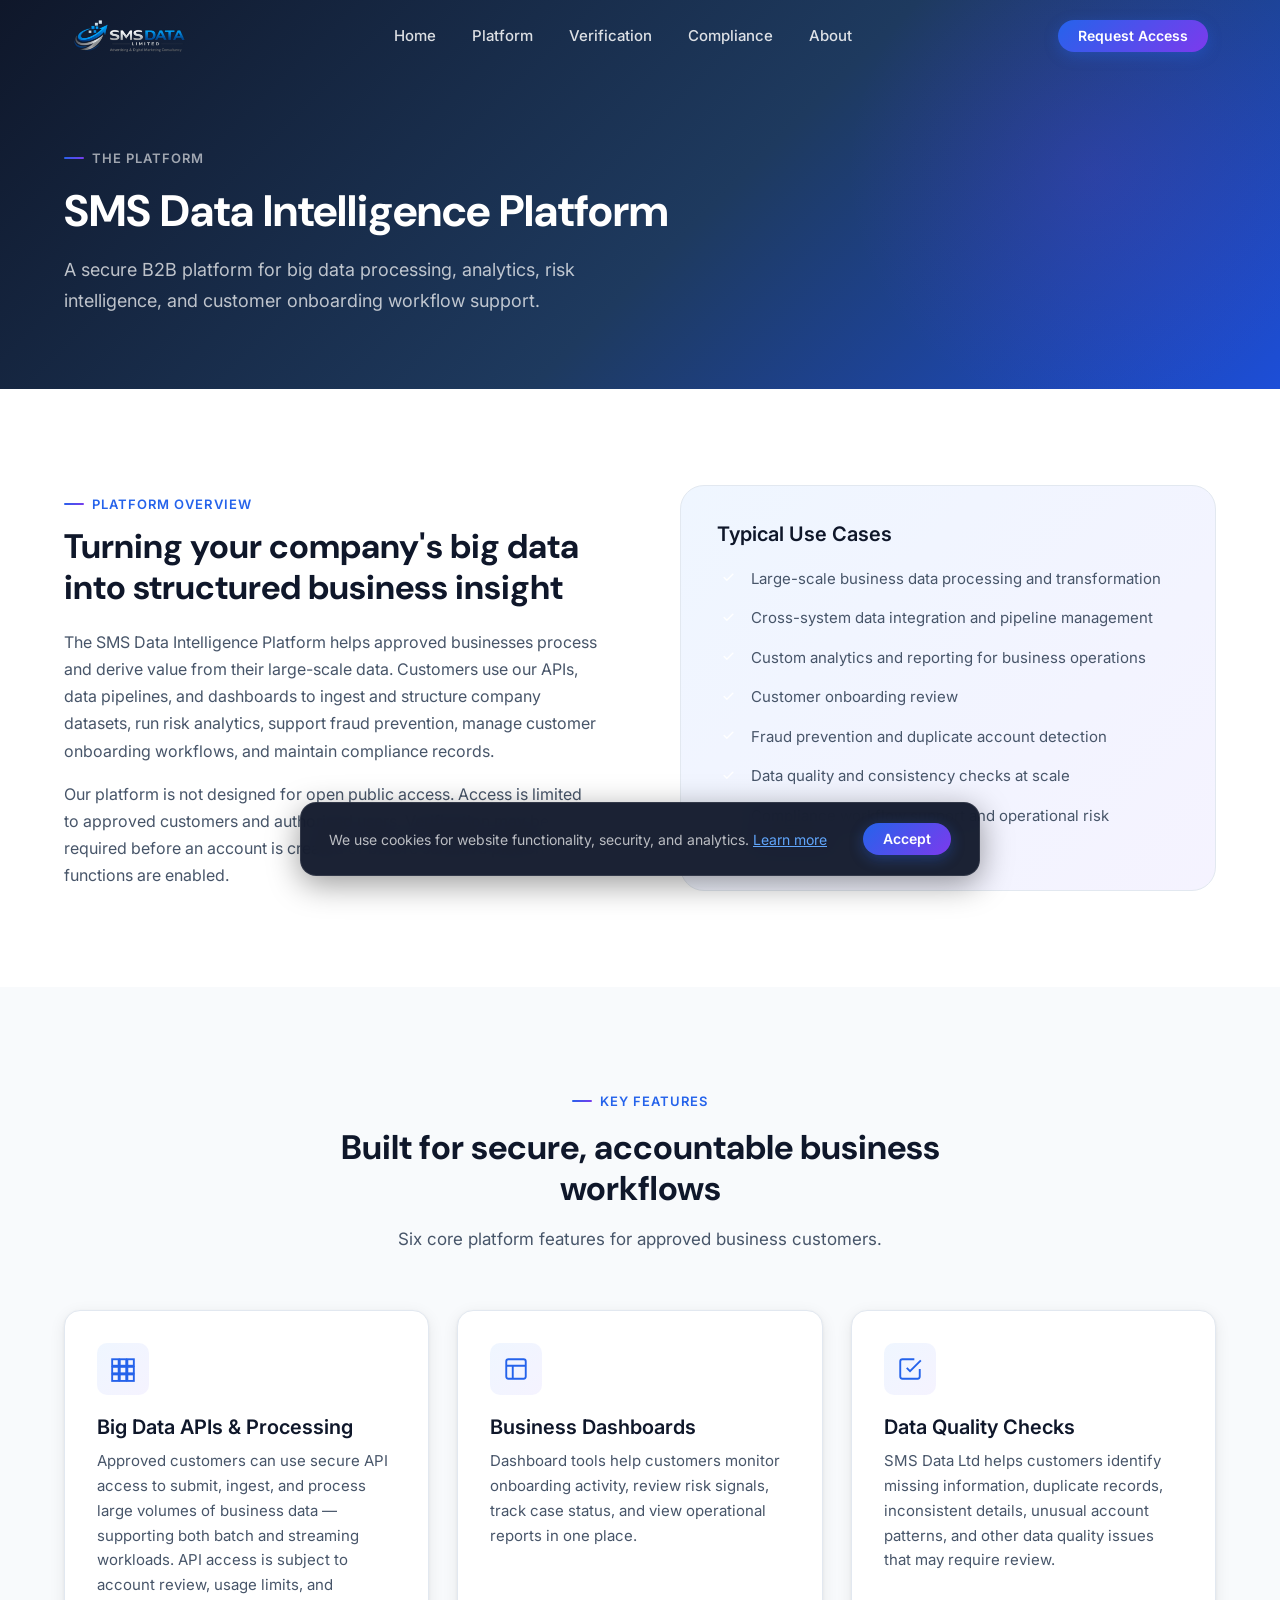
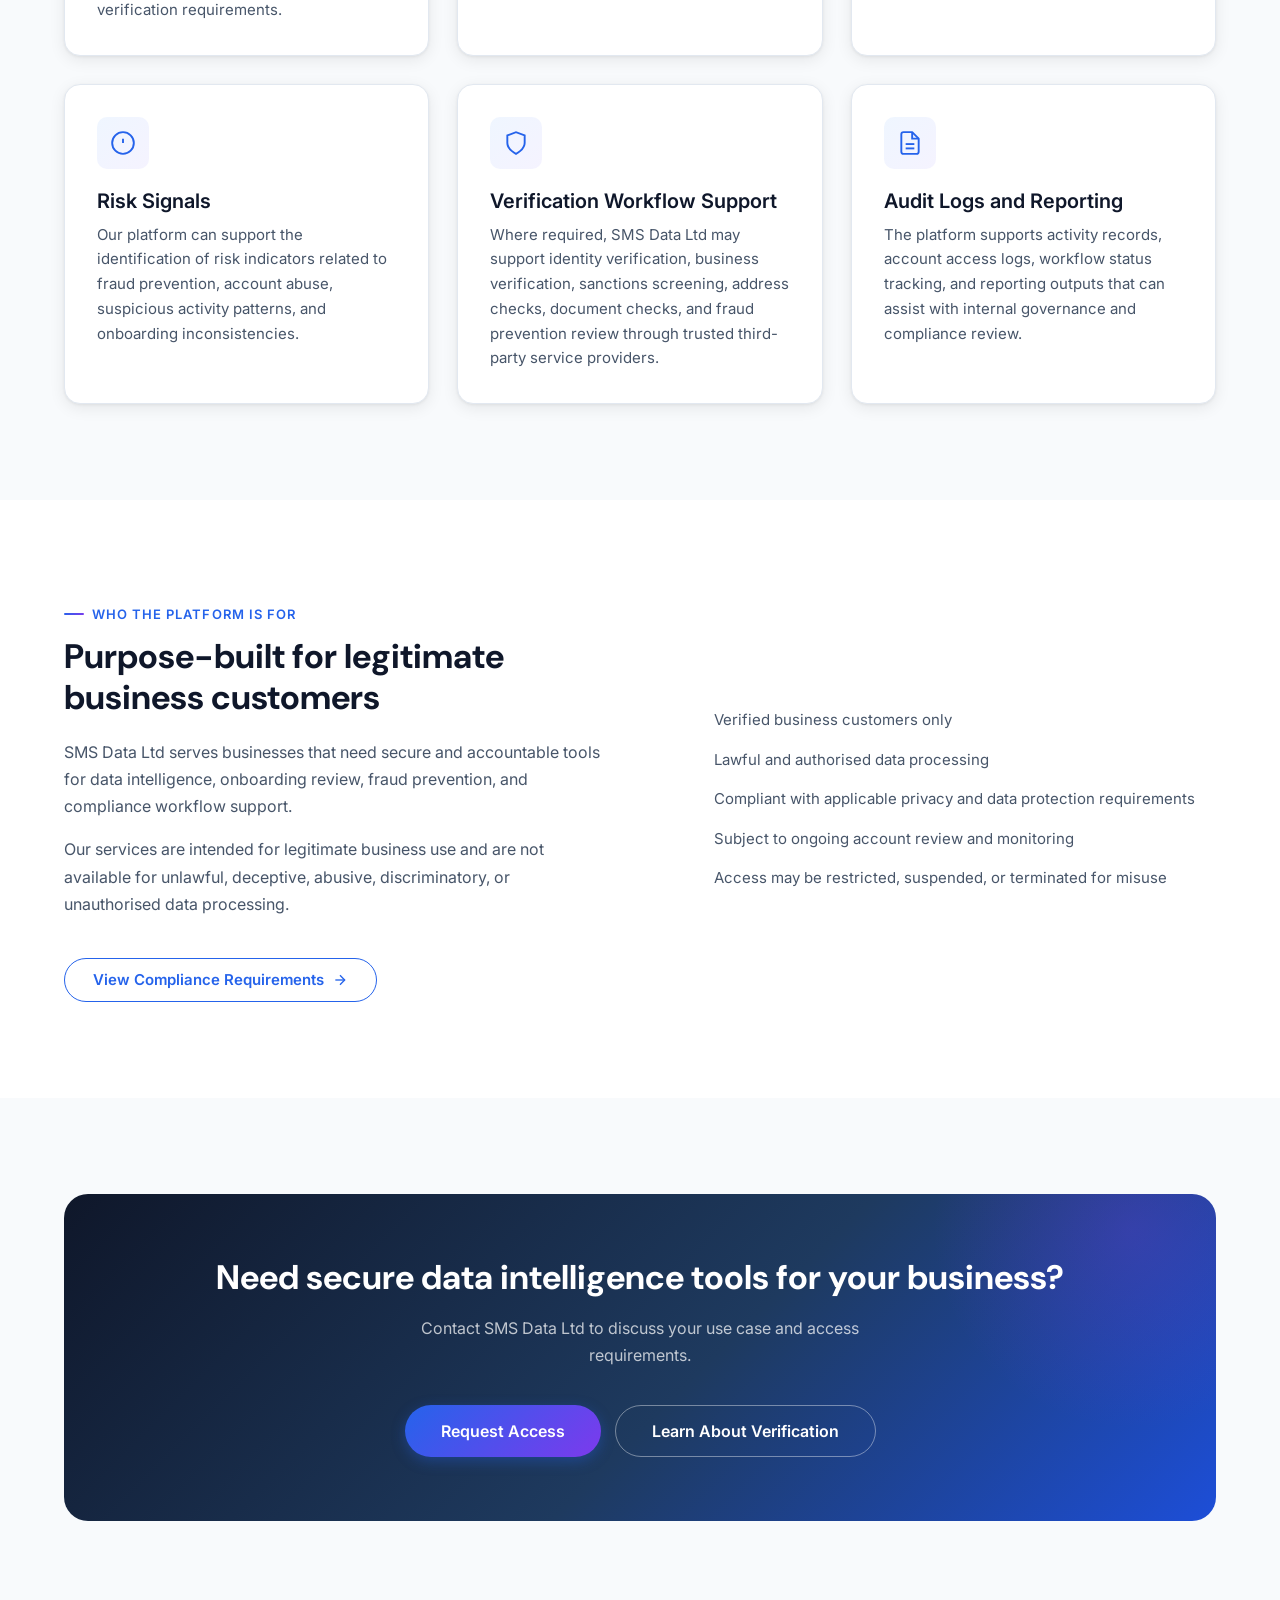
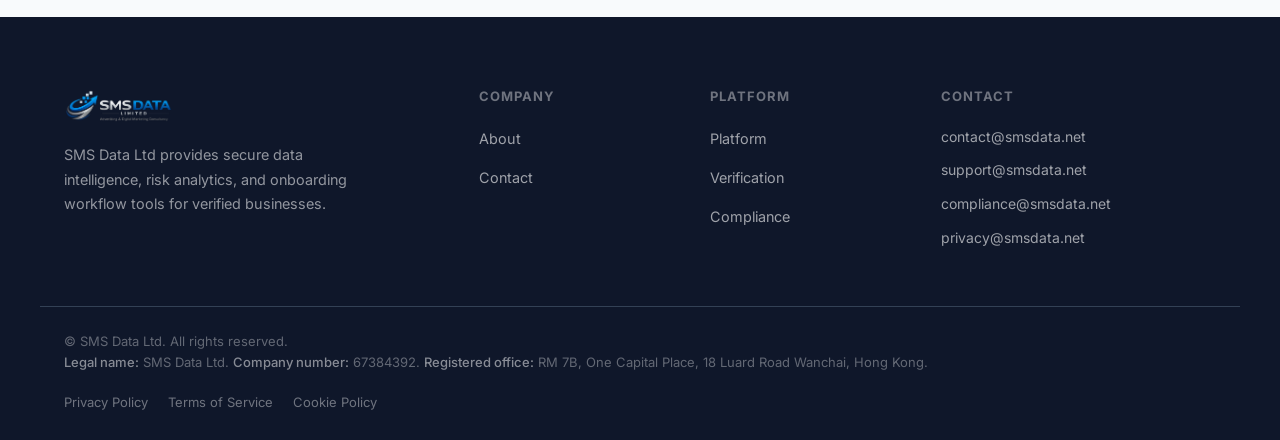
==== commit cb48ec65: "Adding Big Data context" ====
--- a/platform.html
+++ b/platform.html
@@ -40,7 +40,7 @@
   <div class="page-hero-inner">
     <span class="section-label" style="color:rgba(255,255,255,.6);">The Platform</span>
     <h1>SMS Data Intelligence Platform</h1>
-    <p class="lead">A secure B2B platform for data intelligence, risk analytics, and customer onboarding workflow support.</p>
+    <p class="lead">A secure B2B platform for big data processing, analytics, risk intelligence, and customer onboarding workflow support.</p>
   </div>
 </section>
 
@@ -50,21 +50,21 @@
     <div class="intro-split">
       <div class="fade-up">
         <span class="section-label">Platform Overview</span>
-        <h2>Turning data into structured business insight</h2>
-        <p>The SMS Data Intelligence Platform helps approved businesses turn onboarding, customer, and operational data into structured insights. Customers can use our APIs and dashboards to support data quality review, fraud prevention, risk monitoring, customer onboarding, and compliance workflow management.</p>
+        <h2>Turning your company's big data into structured business insight</h2>
+        <p>The SMS Data Intelligence Platform helps approved businesses process and derive value from their large-scale data. Customers use our APIs, data pipelines, and dashboards to ingest and structure company datasets, run risk analytics, support fraud prevention, manage customer onboarding workflows, and maintain compliance records.</p>
         <p>Our platform is not designed for open public access. Access is limited to approved customers and authorised users. Verification may be required before an account is created or before sensitive platform functions are enabled.</p>
       </div>
       <div class="fade-up fade-up-delay-2">
         <div style="background:var(--gradient-card);border:1px solid var(--color-border);border-radius:var(--radius-xl);padding:36px;">
           <h3 style="margin-bottom:20px;">Typical Use Cases</h3>
           <ul class="check-list">
+            <li>Large-scale business data processing and transformation</li>
+            <li>Cross-system data integration and pipeline management</li>
+            <li>Custom analytics and reporting for business operations</li>
             <li>Customer onboarding review</li>
-            <li>Business account access control</li>
             <li>Fraud prevention and duplicate account detection</li>
-            <li>Data quality and consistency checks</li>
-            <li>Compliance workflow support</li>
-            <li>Operational risk monitoring</li>
-            <li>API-based data processing for approved business customers</li>
+            <li>Data quality and consistency checks at scale</li>
+            <li>Compliance workflow support and operational risk monitoring</li>
           </ul>
         </div>
       </div>
@@ -85,8 +85,8 @@
         <div class="card-icon">
           <svg viewBox="0 0 24 24" fill="none" stroke="currentColor" stroke-width="1.75"><rect x="2" y="3" width="6" height="6"/><rect x="9" y="3" width="6" height="6"/><rect x="16" y="3" width="6" height="6"/><rect x="2" y="10" width="6" height="6"/><rect x="9" y="10" width="6" height="6"/><rect x="16" y="10" width="6" height="6"/><rect x="2" y="17" width="6" height="6"/><rect x="9" y="17" width="6" height="6"/><rect x="16" y="17" width="6" height="6"/></svg>
         </div>
-        <h3>Secure Data APIs</h3>
-        <p>Approved customers can use secure API access to submit, structure, and analyse business or onboarding-related data. API access may be subject to account review, usage limits, and verification requirements.</p>
+        <h3>Big Data APIs &amp; Processing</h3>
+        <p>Approved customers can use secure API access to submit, ingest, and process large volumes of business data — supporting both batch and streaming workloads. API access is subject to account review, usage limits, and verification requirements.</p>
       </div>
       <div class="card fade-up fade-up-delay-2">
         <div class="card-icon">
--- a/css/style.css
+++ b/css/style.css
@@ -690,6 +690,21 @@
   margin-bottom: 8px;
 }
 .stat-label { font-size: 0.875rem; color: var(--color-text-muted); font-weight: 500; }
+
+/* ---------- Stats section (dark bg) ---------- */
+.stats-section {
+  background: var(--color-bg-dark);
+  padding: 40px 0;
+}
+.stats-section .stats-grid {
+  border-color: var(--color-border-dark);
+}
+.stats-section .stat-item {
+  border-right-color: var(--color-border-dark);
+}
+.stats-section .stat-label {
+  color: rgba(255,255,255,.5);
+}
 
 /* ---------- Legal Pages ---------- */
 .legal-layout {
